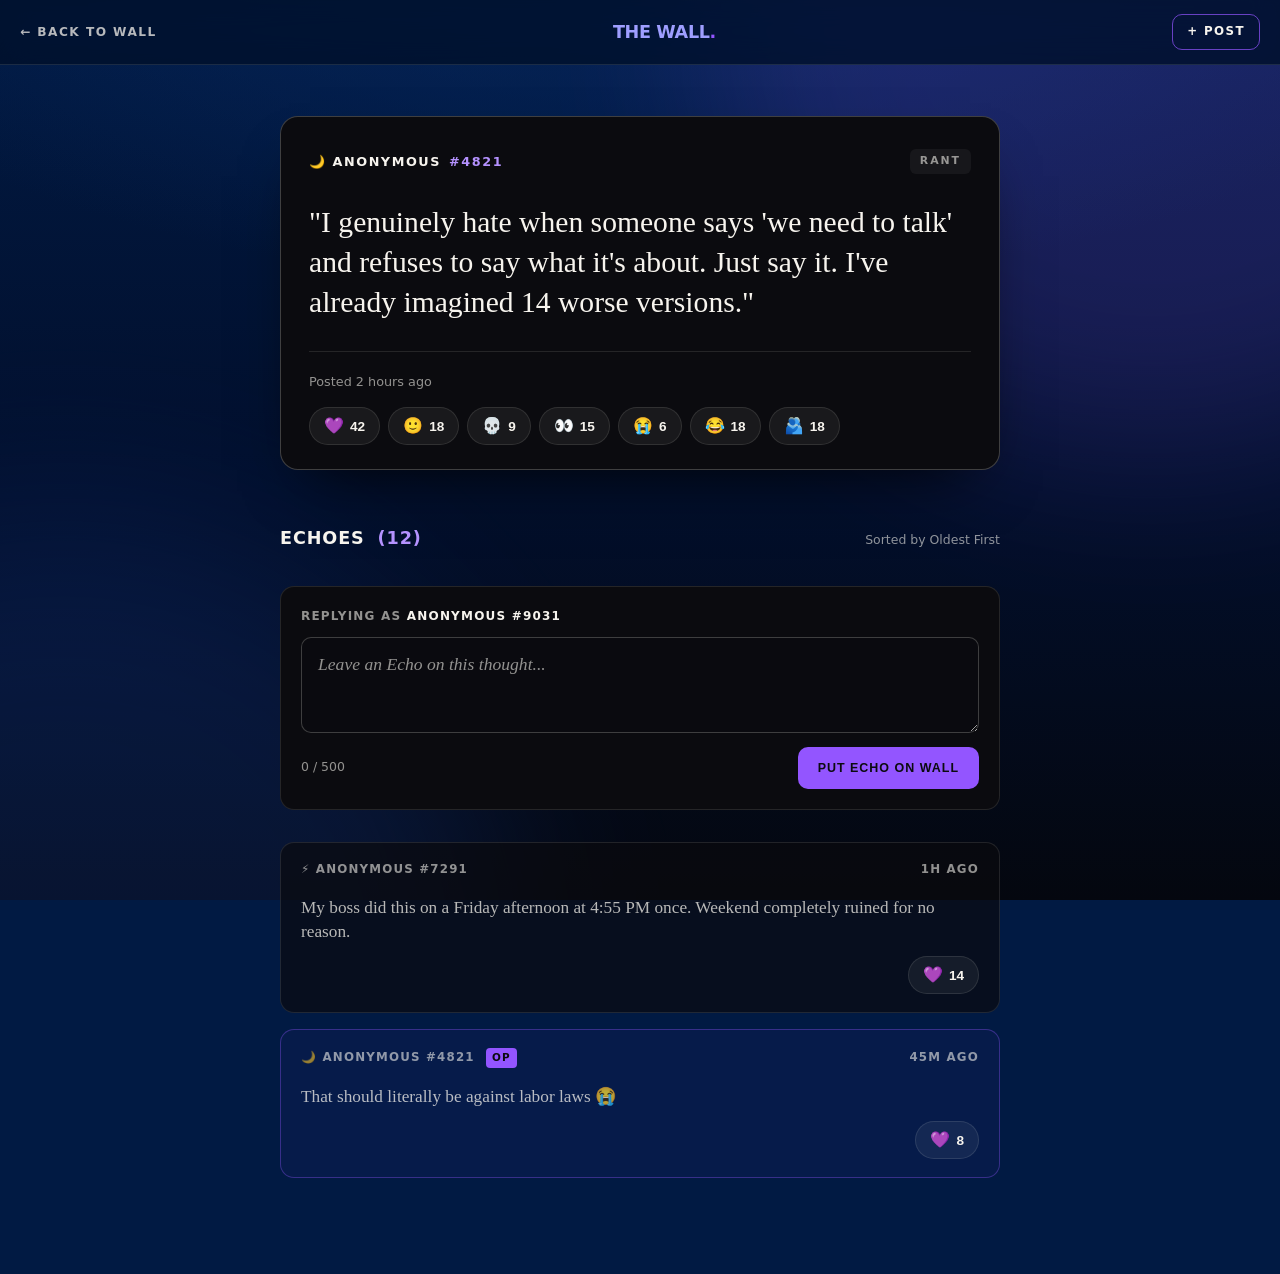
==== thought.html @ 1608562e "Add files via upload" ====
<!DOCTYPE html>
<html lang="en">
<head>
  <meta charset="UTF-8" />
  <meta name="viewport" content="width=device-width, initial-scale=1.0" />
  <title>The Wall — Thought</title>
  <link rel="stylesheet" href="thought.css" />
</head>
<body>
  <!-- AMBIENT BACKGROUND -->
  <div class="ambient" aria-hidden="true">
    <span></span>
    <span></span>
  </div>

  <!-- SITE HEADER -->
  <header class="site-head">
    <a href="feed.html" class="back-link">← Back to Wall</a>
    <a href="feed.html" class="logo">THE WALL<span class="dot">.</span></a>
    <a href="post.html" class="nav__post">+ Post</a>
  </header>

  <!-- MAIN CONTAINER -->
  <main class="page page--narrow">
    
    <!-- MAIN THOUGHT CARD -->
    <article class="thought-card">
      <div class="thought-card__head">
        <div class="anon">
          <span>🌙 Anonymous</span> <b>#4821</b>
        </div>
        <span class="tag">Rant</span>
      </div>

      <p class="thought-card__text">"I genuinely hate when someone says 'we need to talk' and refuses to say what it's about. Just say it. I've already imagined 14 worse versions."</p>

      <div class="thought-card__foot">
        <time class="thought-card__time">Posted 2 hours ago</time>

        <!-- REACTION BAR IN THOUGHT CARD -->
        <div class="react-group" id="thought-reactions">
          <button class="react-btn" data-reaction="felt">
            <span class="emoji">💜</span> <span class="count">42</span> 
          </button>
          <button class="react-btn" data-reaction="real">
            <span class="emoji">🙂</span> <span class="count">18</span> 
          </button>
          <button class="react-btn" data-reaction="mindblown">
            <span class="emoji">💀</span> <span class="count">9</span>
          </button>
          <button class="react-btn" data-reaction="relatable">
            <span class="emoji">👀</span> <span class="count">15</span>
          </button>
          <button class="react-btn" data-reaction="deep">
            <span class="emoji">😭</span> <span class="count">6</span>
          </button>
          <button class="react-btn" data-reaction="funny">
            <span class="emoji">😂</span> <span class="count">18</span> 
          </button>
          <button class="react-btn" data-reaction="sympathy">
            <span class="emoji">🫂</span> <span class="count">18</span> 
          </button>
        </div>
      </div>
    </article>

    <!-- ECHOES SECTION -->
    <section class="echoes-section">
      <div class="echoes-header">
        <h2 class="echoes-title">Echoes <span>(12)</span></h2>
        <span class="echoes-sort">Sorted by Oldest First</span>
      </div>

      <!-- INPUT BOX -->
      <div class="comment-box">
        <div class="comment-box__meta">Replying as <b>Anonymous #9031</b></div>
        <textarea class="field" placeholder="Leave an Echo on this thought..." maxlength="500"></textarea>
        <div class="comment-box__row">
          <span class="counter">0 / 500</span>
          <button class="btn--submit" type="button">Put Echo on Wall</button>
        </div>
      </div>

      <!-- ECHOES LIST -->
      <ul class="echo-list">
        <li class="echo-card">
          <div class="echo-card__head">
            <span>⚡ Anonymous #7291</span>
            <time>1h ago</time>
          </div>
          <p class="echo-card__text">My boss did this on a Friday afternoon at 4:55 PM once. Weekend completely ruined for no reason.</p>
          <div class="echo-card__foot">
            <button class="react-btn react-btn--sm"><span class="emoji">💜</span> <span class="count">14</span></button>
          </div>
        </li>

        <li class="echo-card echo-card--op">
          <div class="echo-card__head">
            <span>🌙 Anonymous #4821 <b class="op-badge">OP</b></span>
            <time>45m ago</time>
          </div>
          <p class="echo-card__text">That should literally be against labor laws 😭</p>
          <div class="echo-card__foot">
            <button class="react-btn react-btn--sm"><span class="emoji">💜</span> <span class="count">8</span></button>
          </div>
        </li>
      </ul>
    </section>

  </main>

  <script src="thought.js"></script>
</body>
</html>
---- thought.css ----
/* =========================================================
   THE WALL. — Thought View Styles (thought.css)
   ========================================================= */

:root {
  --violet: #9355FF;
  --violet-soft: #B592FF;
  --obsidian: #0B0B0F;
  --blue: #011A43;
  --ivory: #F7F4EE;

  --ink-2: rgba(247, 244, 238, 0.74);
  --ink-3: rgba(247, 244, 238, 0.58);
  --line: rgba(247, 244, 238, 0.11);
  --line-2: rgba(247, 244, 238, 0.22);

  --sans: "Bricolage Grotesque", system-ui, -apple-system, sans-serif;
  --serif: "Newsreader", Georgia, serif;

  --radius: 18px;
  --gutter: 20px;
  --max: 760px;
  --ease: cubic-bezier(0.2, 0.7, 0.2, 1);

  color-scheme: dark;
}

*, *::before, *::after { box-sizing: border-box; }

body {
  margin: 0;
  min-height: 100vh;
  display: flex;
  flex-direction: column;
  background: var(--blue);
  color: var(--ivory);
  font-family: var(--sans);
  line-height: 1.5;
  -webkit-font-smoothing: antialiased;
}

/* ---------- AMBIENT BACKGROUND ---------- */

.ambient {
  position: fixed;
  inset: 0;
  z-index: -1;
  overflow: hidden;
  background:
    radial-gradient(120% 70% at 50% -10%, #06275e 0%, transparent 60%),
    linear-gradient(180deg, var(--blue) 0%, #020f2c 55%, #04070f 100%);
}
.ambient span {
  position: absolute;
  width: 70vmax; height: 70vmax;
  border-radius: 50%;
  filter: blur(90px);
  opacity: 0.16;
}
.ambient span:first-child { background: var(--violet); top: -35vmax; right: -25vmax; }
.ambient span:last-child { background: #1b4bb8; bottom: -40vmax; left: -30vmax; opacity: 0.2; }

/* ---------- SITE HEADER ---------- */

.site-head {
  position: sticky;
  top: 0;
  z-index: 20;
  display: flex;
  align-items: center;
  justify-content: space-between;
  gap: 16px;
  padding: 14px var(--gutter);
  padding-top: max(14px, env(safe-area-inset-top));
  background: rgba(1, 16, 42, 0.82);
  -webkit-backdrop-filter: blur(14px) saturate(1.2);
  backdrop-filter: blur(14px) saturate(1.2);
  border-bottom: 1px solid var(--line);
}

.back-link {
  font-size: 0.76rem;
  font-weight: 700;
  letter-spacing: 0.12em;
  text-transform: uppercase;
  color: var(--ink-2);
  text-decoration: none;
  transition: color 0.2s;
}
.back-link:hover { color: var(--ivory); }

.logo {
  font-weight: 800;
  font-size: 1.1rem;
  letter-spacing: -0.02em;
  text-decoration: none;
}
.logo .dot { color: var(--violet); }

.nav__post {
  display: inline-flex;
  align-items: center;
  padding: 6px 14px;
  min-height: 36px;
  border: 1px solid rgba(147, 85, 255, 0.7);
  border-radius: 10px;
  font-size: 0.74rem;
  font-weight: 700;
  letter-spacing: 0.12em;
  text-transform: uppercase;
  color: var(--ivory);
  text-decoration: none;
  transition: background-color 0.2s;
}
.nav__post:hover { background: rgba(147, 85, 255, 0.16); }

/* ---------- PAGE & CONTAINER ---------- */

.page {
  width: 100%;
  max-width: var(--max);
  margin: 0 auto;
  padding: clamp(28px, 4vw, 56px) var(--gutter) 96px;
}

/* ---------- MAIN THOUGHT CARD ---------- */

.thought-card {
  padding: 32px 28px 24px;
  background: var(--obsidian);
  border: 1px solid var(--line-2);
  border-radius: var(--radius);
  box-shadow: 0 30px 60px -30px rgba(0, 0, 0, 0.9);
  margin-bottom: 40px;
}

.thought-card__head {
  display: flex;
  align-items: center;
  justify-content: space-between;
  gap: 12px;
  margin-bottom: 20px;
}

.anon {
  display: inline-flex;
  align-items: center;
  gap: 8px;
  font-size: 0.8rem;
  font-weight: 700;
  letter-spacing: 0.12em;
  text-transform: uppercase;
  color: var(--ivory);
}
.anon b { color: var(--violet-soft); }

.tag {
  font-size: 0.68rem;
  font-weight: 800;
  letter-spacing: 0.18em;
  text-transform: uppercase;
  color: var(--ink-3);
  padding: 4px 10px;
  background: rgba(247, 244, 238, 0.05);
  border-radius: 6px;
}

.thought-card__text {
  margin-bottom: 28px;
  font-family: var(--serif);
  font-size: clamp(1.35rem, 3.5vw, 1.85rem);
  font-weight: 500;
  line-height: 1.35;
  white-space: pre-line;
  overflow-wrap: anywhere;
}

.thought-card__foot {
  display: flex;
  flex-wrap: wrap;
  align-items: center;
  justify-content: space-between;
  gap: 16px;
  padding-top: 20px;
  border-top: 1px solid var(--line);
}

.thought-card__time {
  font-size: 0.8rem;
  color: var(--ink-3);
}
/* ---------- REACTION GROUP FIX ---------- */
.react-group {
  display: flex;
  flex-wrap: wrap;
  align-items: center;
  gap: 8px;
}

.react-btn {
  display: inline-flex;
  align-items: center;
  justify-content: center;
  gap: 6px;
  min-height: 38px;
  padding: 0 14px;
  background: rgba(247, 244, 238, 0.06);
  border: 1px solid var(--line, rgba(247, 244, 238, 0.11));
  border-radius: 999px;
  font-size: 0.85rem;
  font-weight: 700;
  color: var(--ivory, #F7F4EE);
  cursor: pointer;
  user-select: none;
  transition: all 0.2s cubic-bezier(0.2, 0.7, 0.2, 1);
}

.react-btn:hover {
  background: rgba(147, 85, 255, 0.15);
  border-color: var(--violet-soft, #B592FF);
}

.react-btn.is-active {
  background: rgba(147, 85, 255, 0.25);
  border-color: var(--violet, #9355FF);
  color: var(--violet-soft, #B592FF);
  box-shadow: 0 0 12px rgba(147, 85, 255, 0.3);
}

.react-btn .emoji {
  font-size: 1rem;
  line-height: 1;
}

.react-btn .count {
  font-variant-numeric: tabular-nums;
}
.react-btn * {
  pointer-events: none;
}

/* ---------- ECHOES SECTION ---------- */

.echoes-header {
  display: flex;
  align-items: baseline;
  justify-content: space-between;
  margin-bottom: 20px;
}

.echoes-title {
  font-size: 1.1rem;
  font-weight: 800;
  letter-spacing: 0.05em;
  text-transform: uppercase;
}
.echoes-title span { color: var(--violet-soft); margin-left: 6px; }

.echoes-sort {
  font-size: 0.78rem;
  color: var(--ink-3);
}

/* ---------- COMMENT INPUT BOX ---------- */

.comment-box {
  background: var(--obsidian);
  border: 1px solid var(--line);
  border-radius: 14px;
  padding: 20px;
  margin-bottom: 32px;
}

.comment-box__meta {
  font-size: 0.75rem;
  font-weight: 700;
  letter-spacing: 0.1em;
  text-transform: uppercase;
  color: var(--ink-3);
  margin-bottom: 12px;
}
.comment-box__meta b { color: var(--ivory); }

.field {
  display: block;
  width: 100%;
  min-height: 96px;
  padding: 14px 16px;
  border: 1px solid var(--line-2);
  border-radius: 10px;
  background: rgba(11, 11, 15, 0.6);
  color: var(--ivory);
  font-family: var(--serif);
  font-size: 1.1rem;
  line-height: 1.4;
  resize: vertical;
  transition: border-color 0.2s, box-shadow 0.2s;
}
.field::placeholder { color: var(--ink-3); font-style: italic; }
.field:focus {
  outline: none;
  border-color: var(--violet);
  box-shadow: 0 0 0 3px rgba(147, 85, 255, 0.2);
}

.comment-box__row {
  display: flex;
  align-items: center;
  justify-content: space-between;
  gap: 12px;
  margin-top: 14px;
}

.counter {
  font-size: 0.78rem;
  color: var(--ink-3);
  font-variant-numeric: tabular-nums;
}

.btn--submit {
  min-height: 42px;
  padding: 0 20px;
  background: var(--violet);
  color: var(--obsidian);
  border: 0;
  border-radius: 10px;
  font-size: 0.78rem;
  font-weight: 800;
  letter-spacing: 0.08em;
  text-transform: uppercase;
  cursor: pointer;
  transition: transform 0.15s, background-color 0.2s;
}
.btn--submit:hover { background: #a574ff; transform: translateY(-1px); }

/* ---------- ECHOES LIST ---------- */

.echo-list {
  display: flex;
  flex-direction: column;
  gap: 16px;
  padding: 0;
  margin: 0;
  list-style: none;
}

.echo-card {
  padding: 18px 20px;
  background: rgba(11, 11, 15, 0.7);
  border: 1px solid var(--line);
  border-radius: 14px;
}

.echo-card--op {
  border-color: rgba(147, 85, 255, 0.35);
  background: rgba(147, 85, 255, 0.04);
}

.echo-card__head {
  display: flex;
  align-items: center;
  justify-content: space-between;
  margin-bottom: 10px;
  font-size: 0.74rem;
  font-weight: 700;
  letter-spacing: 0.1em;
  text-transform: uppercase;
  color: var(--ink-3);
}

.op-badge {
  display: inline-block;
  margin-left: 6px;
  padding: 2px 6px;
  background: var(--violet);
  color: var(--obsidian);
  border-radius: 4px;
  font-size: 0.65rem;
  font-weight: 800;
}

.echo-card__text {
  margin-bottom: 12px;
  font-family: var(--serif);
  font-size: 1.08rem;
  line-height: 1.4;
  color: var(--ink-2);
}

.echo-card__foot {
  display: flex;
  justify-content: flex-end;
}
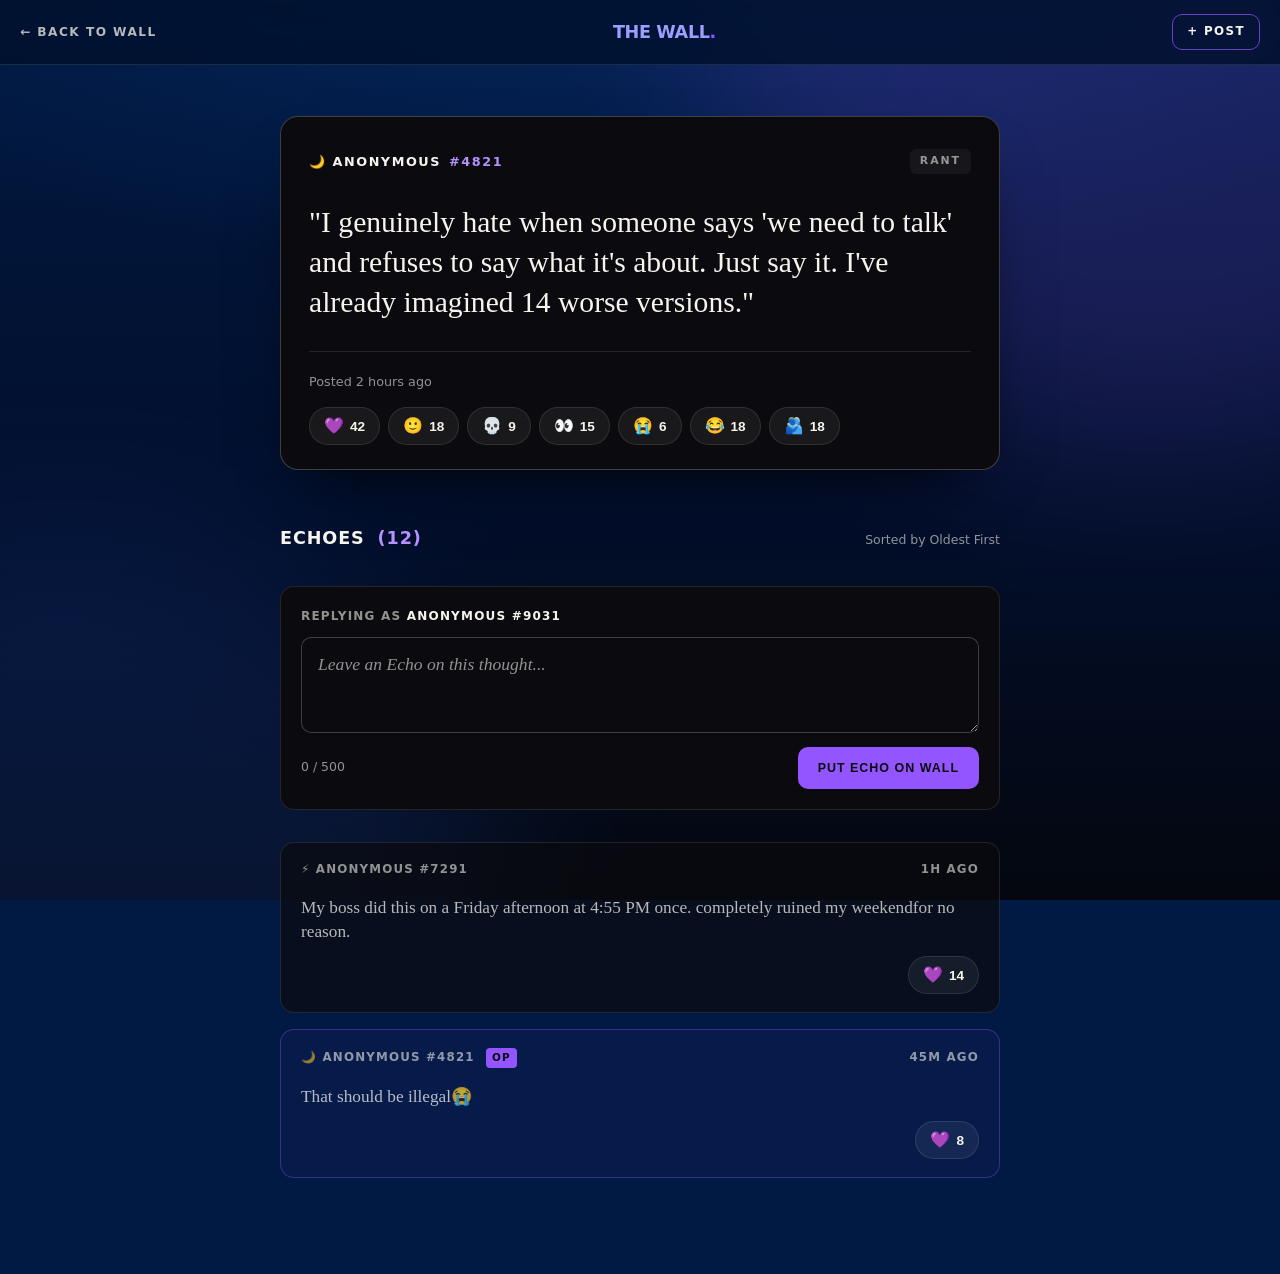
==== commit 5bb23332: "Add files via upload" ====
--- a/thought.html
+++ b/thought.html
@@ -7,13 +7,13 @@
   <link rel="stylesheet" href="thought.css" />
 </head>
 <body>
-  <!-- AMBIENT BACKGROUND -->
+  <!-- BACKGROUND -->
   <div class="ambient" aria-hidden="true">
     <span></span>
     <span></span>
   </div>
 
-  <!-- SITE HEADER -->
+  <!-- HEADER -->
   <header class="site-head">
     <a href="feed.html" class="back-link">← Back to Wall</a>
     <a href="feed.html" class="logo">THE WALL<span class="dot">.</span></a>
@@ -88,7 +88,7 @@
             <span>⚡ Anonymous #7291</span>
             <time>1h ago</time>
           </div>
-          <p class="echo-card__text">My boss did this on a Friday afternoon at 4:55 PM once. Weekend completely ruined for no reason.</p>
+          <p class="echo-card__text">My boss did this on a Friday afternoon at 4:55 PM once. completely ruined my weekendfor no reason.</p>
           <div class="echo-card__foot">
             <button class="react-btn react-btn--sm"><span class="emoji">💜</span> <span class="count">14</span></button>
           </div>
@@ -99,7 +99,7 @@
             <span>🌙 Anonymous #4821 <b class="op-badge">OP</b></span>
             <time>45m ago</time>
           </div>
-          <p class="echo-card__text">That should literally be against labor laws 😭</p>
+          <p class="echo-card__text">That should be illegal😭</p>
           <div class="echo-card__foot">
             <button class="react-btn react-btn--sm"><span class="emoji">💜</span> <span class="count">8</span></button>
           </div>
--- a/thought.css
+++ b/thought.css
@@ -1,6 +1,4 @@
-/* =========================================================
-   THE WALL. — Thought View Styles (thought.css)
-   ========================================================= */
+/* (thought.css) */
 
 :root {
   --violet: #9355FF;
